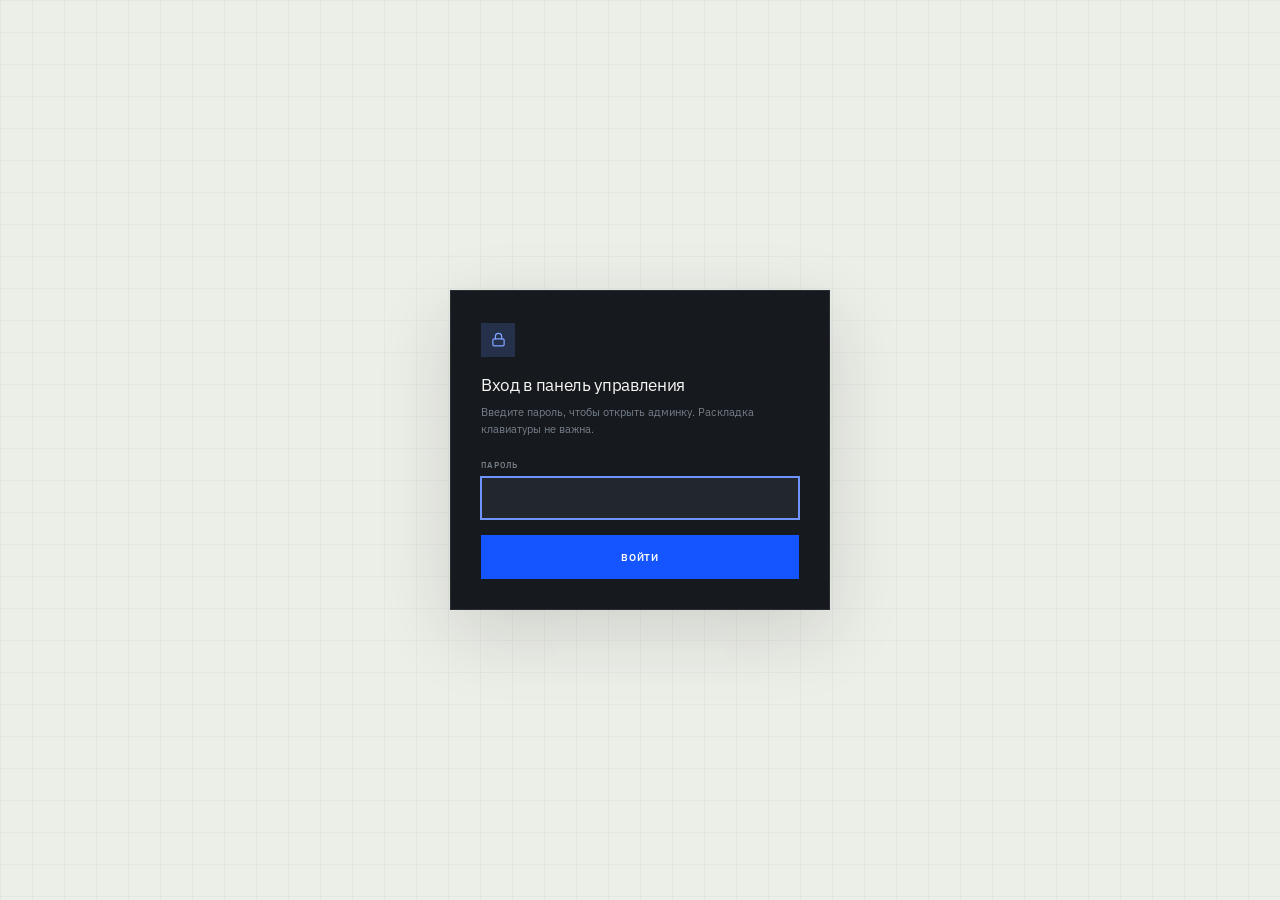
==== admin.html @ e46b3d73 "Improve consultation confirmation typography" ====
<!doctype html>
<html lang="ru">
  <head>
    <meta charset="UTF-8" />
    <meta name="viewport" content="width=device-width, initial-scale=1.0" />
    <meta name="robots" content="noindex, nofollow" />
    <title>Управление стоимостью · МК Лебедев</title>
    <script type="module" crossorigin src="/assets/admin-B43Rd25c.js"></script>
    <link rel="modulepreload" crossorigin href="/assets/calculator-CWpKXnXe.js">
    <link rel="stylesheet" crossorigin href="/assets/calculator-DmdDq4Le.css">
  </head>
  <body style="margin:0;background:#eceee8">
    <div id="admin-app"></div>
  </body>
</html>
---- assets/calculator-DmdDq4Le.css ----
@font-face{font-family:IBM Plex Sans;font-style:normal;font-display:swap;font-weight:400;src:url(/assets/ibm-plex-sans-cyrillic-400-normal-DZqxrq2p.woff2)format("woff2"),url(/assets/ibm-plex-sans-cyrillic-400-normal-BTotfTJu.woff)format("woff")}@font-face{font-family:IBM Plex Sans;font-style:normal;font-display:swap;font-weight:500;src:url(/assets/ibm-plex-sans-cyrillic-500-normal-CocWQlwt.woff2)format("woff2"),url(/assets/ibm-plex-sans-cyrillic-500-normal-ByOcLdNv.woff)format("woff")}@font-face{font-family:IBM Plex Sans;font-style:normal;font-display:swap;font-weight:600;src:url(/assets/ibm-plex-sans-cyrillic-600-normal-71GNu3SW.woff2)format("woff2"),url(/assets/ibm-plex-sans-cyrillic-600-normal-BGq0mW3O.woff)format("woff")}@font-face{font-family:IBM Plex Mono;font-style:normal;font-display:swap;font-weight:400;src:url(/assets/ibm-plex-mono-cyrillic-400-normal-BSMlKf0J.woff2)format("woff2"),url(/assets/ibm-plex-mono-cyrillic-400-normal-CEL4l2ZJ.woff)format("woff")}@font-face{font-family:IBM Plex Mono;font-style:normal;font-display:swap;font-weight:500;src:url(/assets/ibm-plex-mono-cyrillic-500-normal-Bq9vWWag.woff2)format("woff2"),url(/assets/ibm-plex-mono-cyrillic-500-normal-Ael50iVv.woff)format("woff")}@font-face{font-family:IBM Plex Mono;font-style:normal;font-display:swap;font-weight:600;src:url(/assets/ibm-plex-mono-cyrillic-600-normal-CTOM6hUh.woff2)format("woff2"),url(/assets/ibm-plex-mono-cyrillic-600-normal-fLZuRloM.woff)format("woff")}
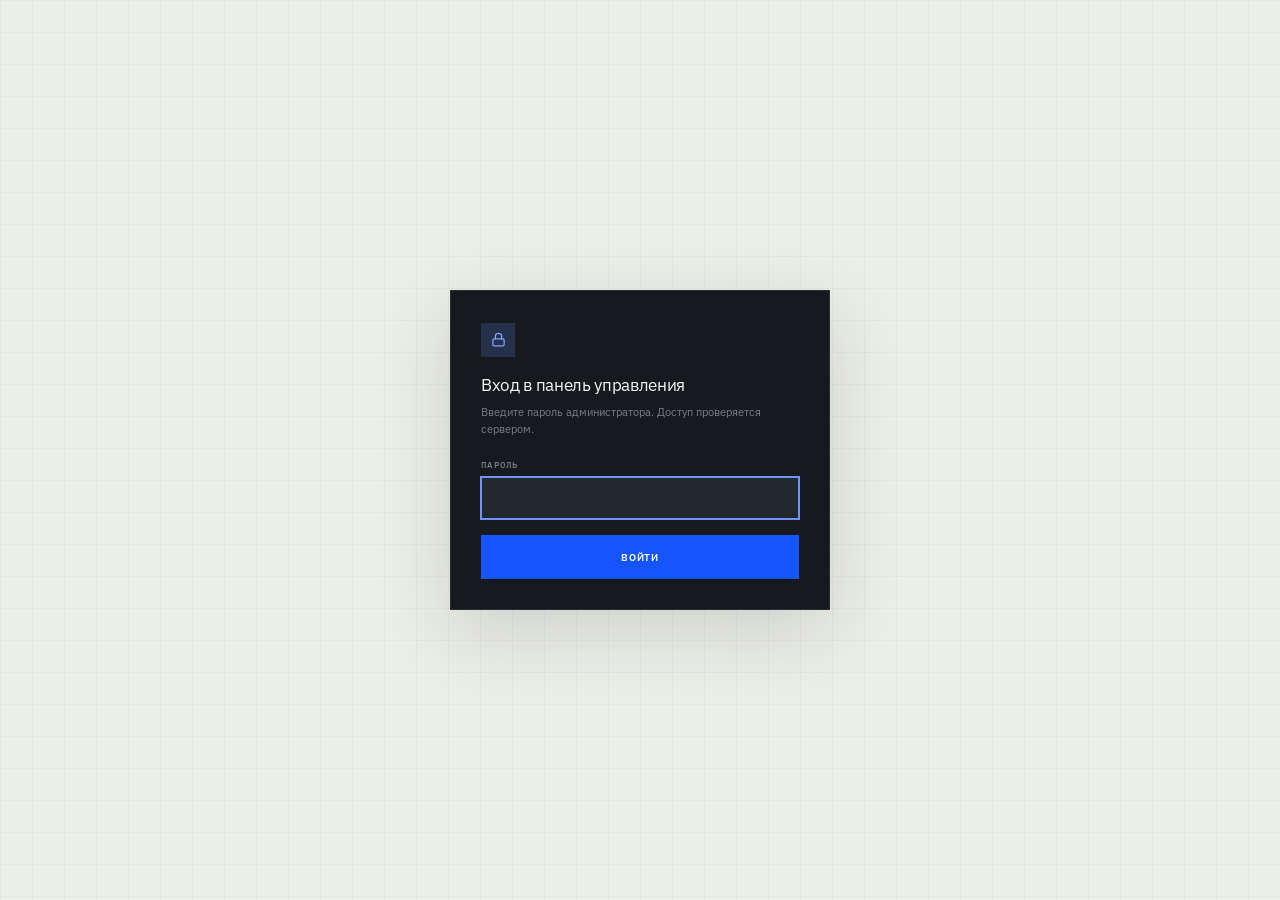
==== commit c6b67c67: "Publish cleaned site snapshot" ====
--- a/admin.html
+++ b/admin.html
@@ -4,9 +4,11 @@
     <meta charset="UTF-8" />
     <meta name="viewport" content="width=device-width, initial-scale=1.0" />
     <meta name="robots" content="noindex, nofollow" />
+    <meta name="referrer" content="no-referrer" />
+    <meta http-equiv="Content-Security-Policy" content="default-src 'self'; script-src 'self'; style-src 'self' 'unsafe-inline'; img-src 'self' data:; font-src 'self'; connect-src 'self' https://api.mklebedev.ru; base-uri 'none'; form-action 'self'; object-src 'none'" />
     <title>Управление стоимостью · МК Лебедев</title>
-    <script type="module" crossorigin src="/assets/admin-B43Rd25c.js"></script>
-    <link rel="modulepreload" crossorigin href="/assets/calculator-CWpKXnXe.js">
+    <script type="module" crossorigin src="/assets/admin-CsPYcDKW.js"></script>
+    <link rel="modulepreload" crossorigin href="/assets/calculator-0TzzSrVf.js">
     <link rel="stylesheet" crossorigin href="/assets/calculator-DmdDq4Le.css">
   </head>
   <body style="margin:0;background:#eceee8">
